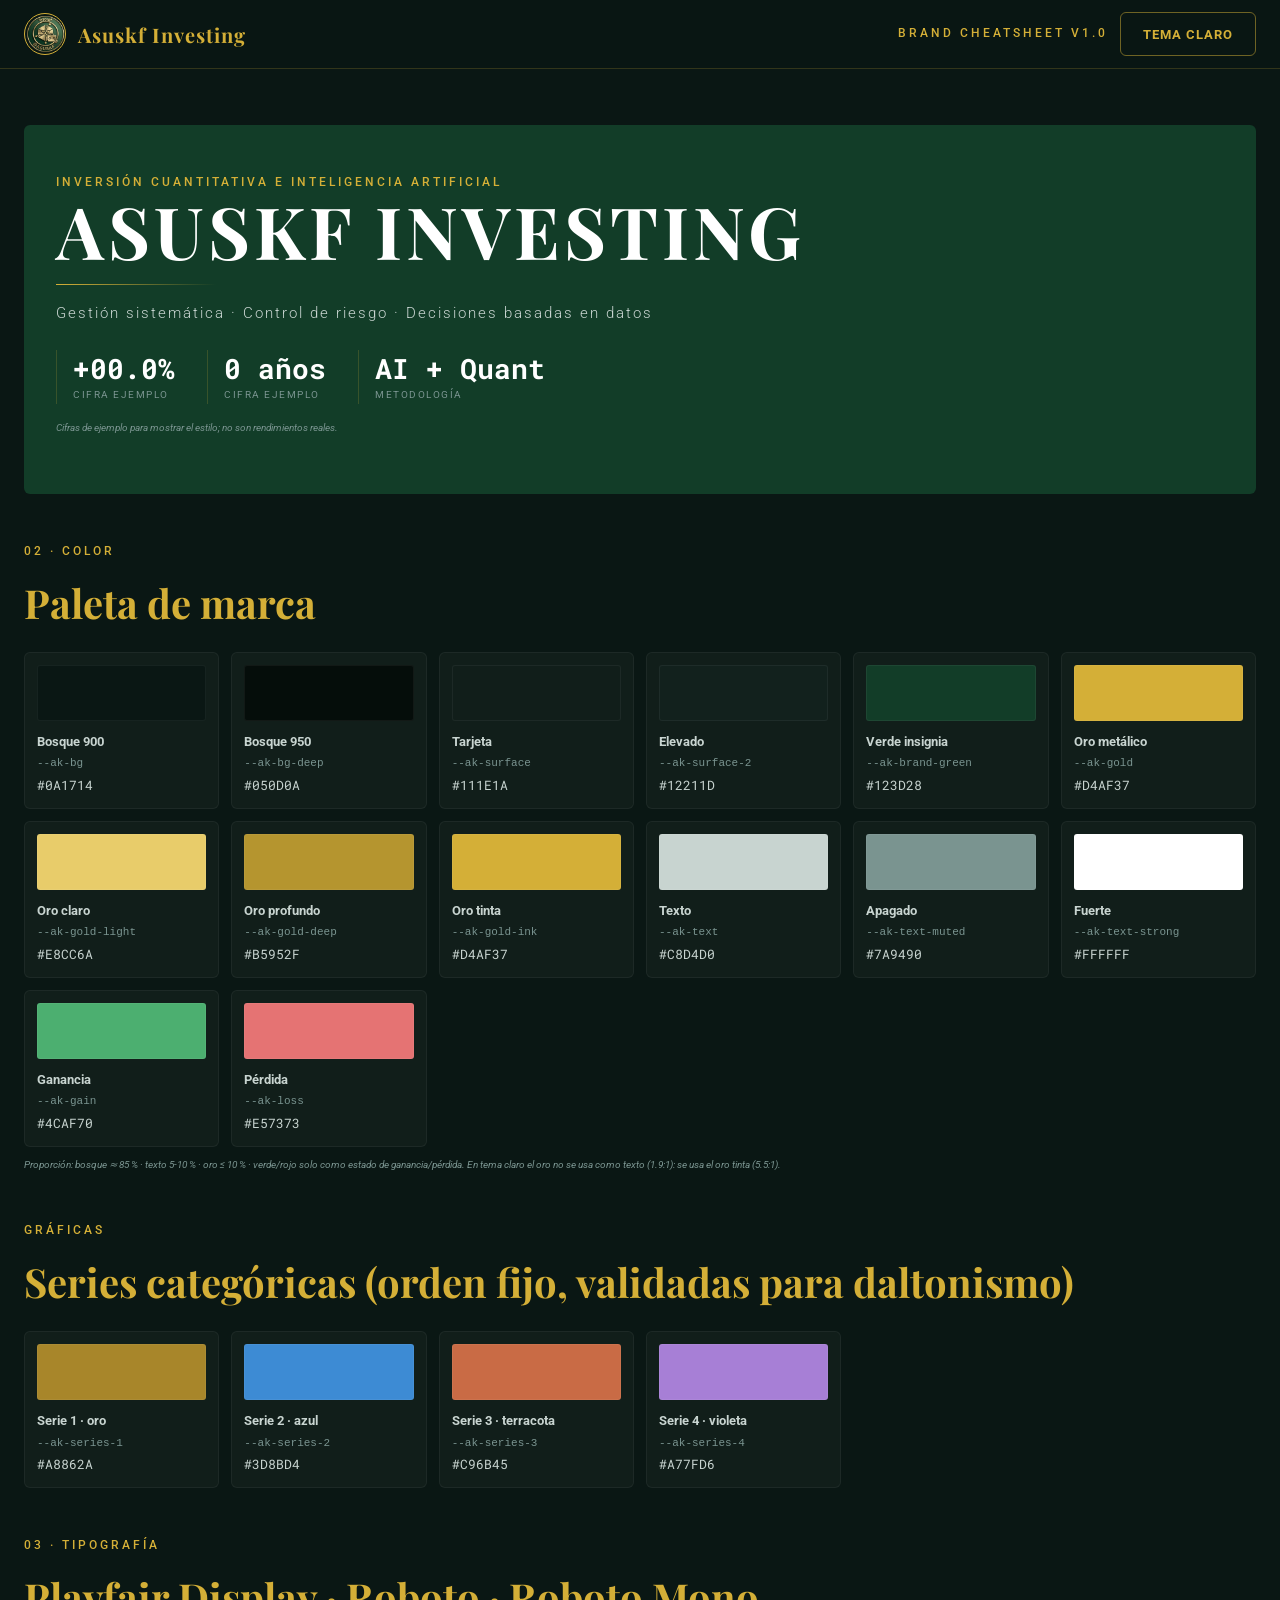
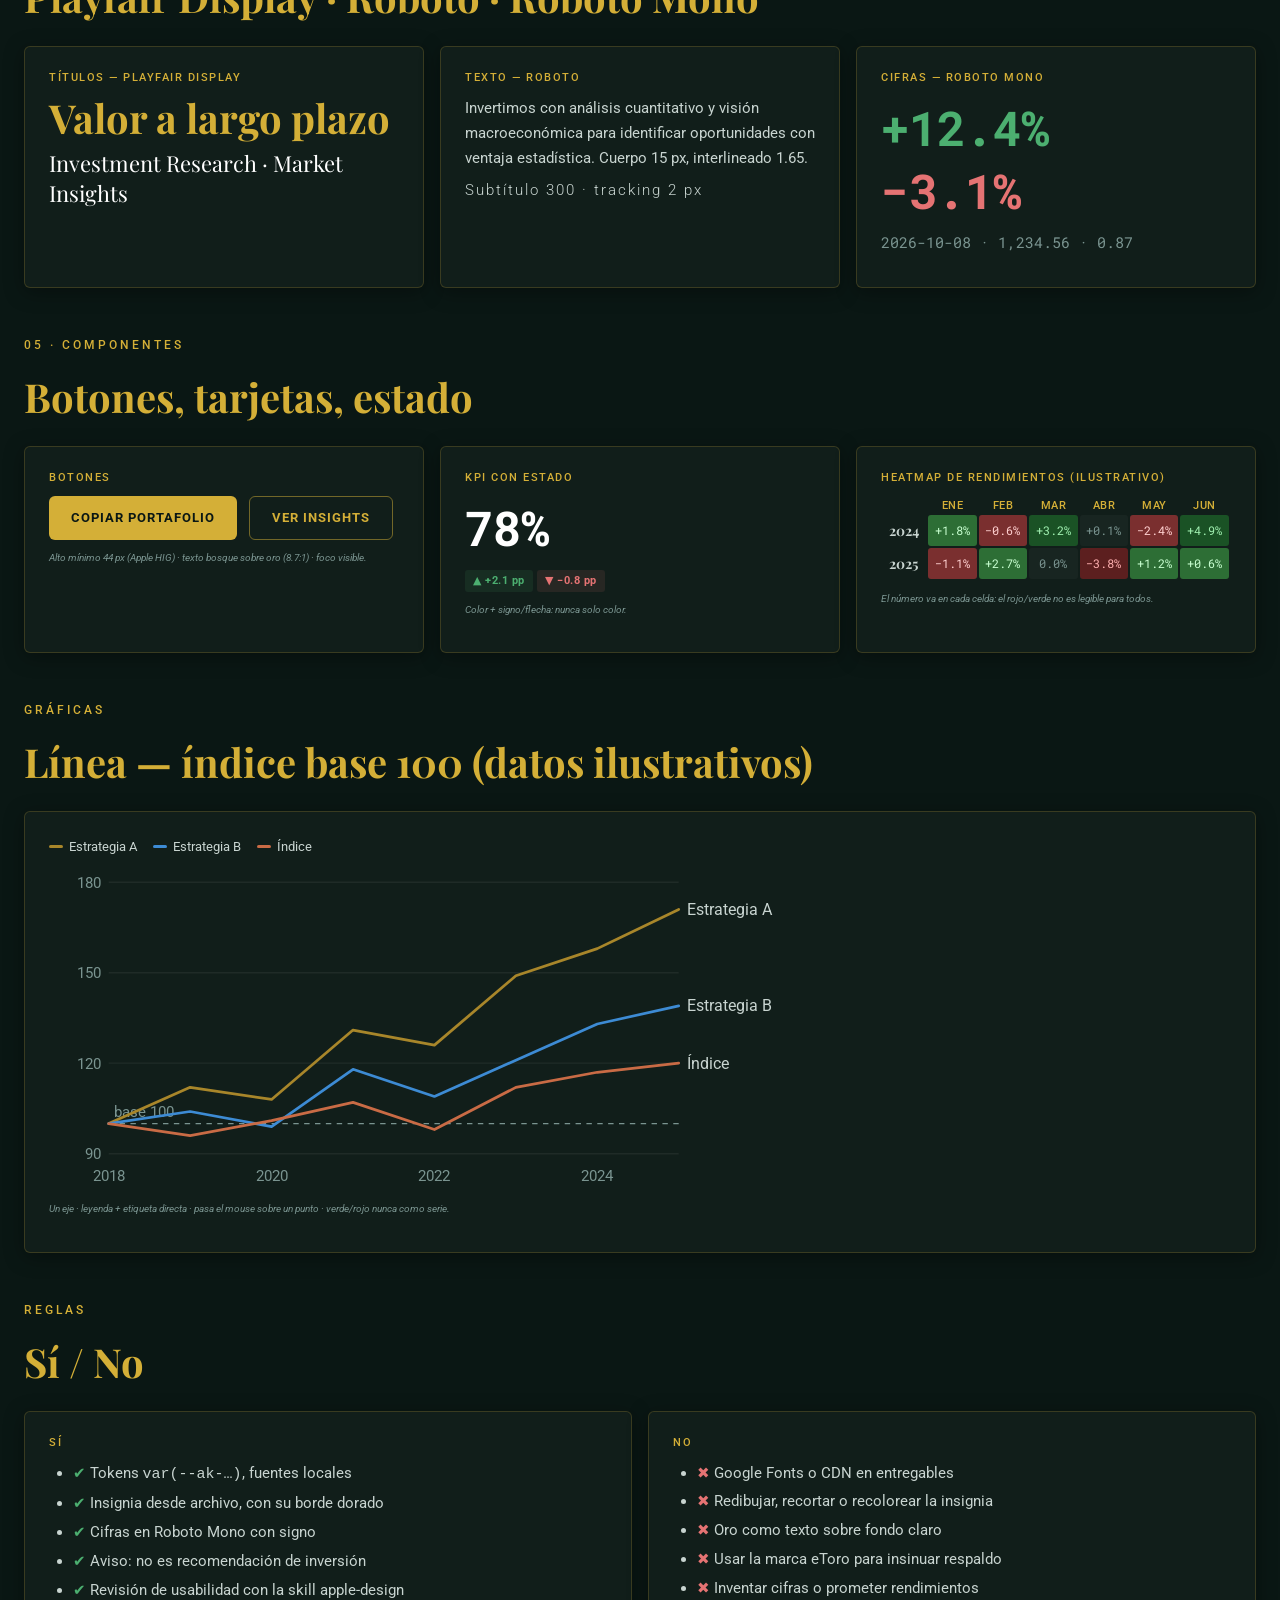
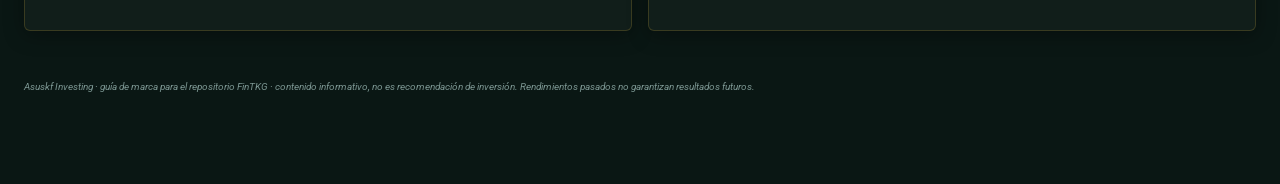
==== .claude/skills/brand-guidelines-investing-asuskf/assets/quick-reference/Asuskf_Brand_Cheatsheet.html @ ea90d2f8 "Feat(SEO) Upload SEO, SEM and claude" ====
<!doctype html>
<html lang="es" data-theme="dark"><head><meta charset="utf-8"><meta name="viewport" content="width=device-width,initial-scale=1">
<title>Asuskf Brand Cheatsheet</title><link rel="icon" href="[data-uri]">
<style>
@font-face{font-family:'Playfair Display';src:url([data-uri]) format('woff2');font-weight:400 900;font-style:normal;font-display:swap}
@font-face{font-family:'Playfair Display';src:url([data-uri]) format('woff2');font-weight:400 900;font-style:italic;font-display:swap}
@font-face{font-family:'Roboto';src:url([data-uri]) format('woff2');font-weight:100 900;font-style:normal;font-display:swap}
@font-face{font-family:'Roboto';src:url([data-uri]) format('woff2');font-weight:100 900;font-style:italic;font-display:swap}
@font-face{font-family:'Roboto Mono';src:url([data-uri]) format('woff2');font-weight:100 700;font-style:normal;font-display:swap}
/* ============================================================================
   Asuskf Investing · tokens de marca (fuente única de color, tipo, espacio, radio y movimiento)
   ----------------------------------------------------------------------------
   Origen: assets/source/sitio/style.css (sitio público, 2026-10-08). Modo OSCURO = default (como el sitio).
   Modo CLARO = derivado para documentos/impresión, validado por contraste (ver SKILL.md §02).
   Prefijo: --ak-  (Asuskf). Nunca escribir hex/px literales en un entregable: usar var(--ak-…).
   Fuentes: requieren el @font-face de references/web-html.md (archivos locales en assets/fonts/).
   ============================================================================ */

:root,
:root[data-theme="dark"],
[data-theme="dark"] {
  color-scheme: dark;

  /* ── superficies (bosque) ── */
  --ak-bg:            #0a1714;   /* Bosque 900 · fondo de página */
  --ak-bg-deep:       #050d0a;   /* Bosque 950 · pie, modales, fondo de infografías */
  --ak-surface:       #111e1a;   /* tarjeta */
  --ak-surface-2:     #12211d;   /* tarjeta elevada / filas alternas */
  --ak-brand-green:   #123d28;   /* Verde insignia (banner) · bloques de marca, nunca texto */
  --ak-nav-bg:        rgba(10, 23, 20, 0.97);   /* barra superior translúcida (con blur 12px) */
  --ak-overlay:       rgba(5, 13, 10, 0.96);    /* fondo de modal */

  /* ── oro (acento) ── */
  --ak-gold:          #d4af37;   /* Oro metálico · títulos, eyebrows, CTA, bordes de acento */
  --ak-gold-light:    #e8cc6a;   /* hover de CTA */
  --ak-gold-deep:     #b5952f;   /* pressed */
  --ak-gold-ink:      #d4af37;   /* oro usado COMO TEXTO (en oscuro = oro metálico) */
  --ak-on-gold:       #0a1714;   /* texto sobre fondo oro (8.7:1) */

  /* ── texto ── */
  --ak-text:          #c8d4d0;   /* cuerpo (12.0:1) */
  --ak-text-muted:    #7a9490;   /* secundario, etiquetas (5.6:1) */
  --ak-text-strong:   #ffffff;   /* titulares en hero, cifras KPI */

  /* ── bordes y sombras ── */
  --ak-border:        rgba(212, 175, 55, 0.20);
  --ak-border-hover:  rgba(212, 175, 55, 0.50);
  --ak-divider:       rgba(255, 255, 255, 0.05);
  --ak-shadow:        0 4px 20px rgba(0, 0, 0, 0.35);
  --ak-shadow-hover:  0 8px 32px rgba(0, 0, 0, 0.50);
  --ak-glow-gold:     0 6px 20px rgba(212, 175, 55, 0.30);

  /* ── estado financiero (SOLO para ganancia/pérdida, siempre con signo o flecha) ── */
  --ak-gain:          #4caf70;   /* 6.7:1 */
  --ak-loss:          #e57373;   /* 6.1:1 */
  --ak-gain-bg:       rgba(76, 175, 112, 0.10);
  --ak-loss-bg:       rgba(229, 115, 115, 0.10);

  /* ── heatmap de rendimientos (divergente rojo ↔ neutro ↔ verde; la cifra va SIEMPRE en la celda) ── */
  --ak-heat-loss-strong: #5c1f1f;  --ak-heat-loss-strong-ink: #ffb0b0;
  --ak-heat-loss:        #7a2f2f;  --ak-heat-loss-ink:        #ffd0d0;
  --ak-heat-neutral:     rgba(255, 255, 255, 0.03);
  --ak-heat-gain:        #2d6e35;  --ak-heat-gain-ink:        #c8ffd0;
  --ak-heat-gain-strong: #1a5225;  --ak-heat-gain-strong-ink: #a0f0b0;

  /* ── series de gráficas (categórico, orden fijo; validado con dataviz/validate_palette.js sobre --ak-surface) ── */
  --ak-series-1:      #a8862a;   /* oro serie (más oscuro que el oro de marca para la banda de luminosidad) */
  --ak-series-2:      #3d8bd4;   /* azul */
  --ak-series-3:      #c96b45;   /* terracota */
  --ak-series-4:      #a77fd6;   /* violeta */
  --ak-grid:          rgba(255, 255, 255, 0.06);
  --ak-axis:          #7a9490;
  --ak-band:          rgba(212, 175, 55, 0.08);   /* sombreado de periodos (p. ej. "buena empresa") */
}

:root[data-theme="light"],
[data-theme="light"] {
  color-scheme: light;
  --ak-bg:            #f5f3ec;   /* Marfil · fondo de documento */
  --ak-bg-deep:       #ece8dc;
  --ak-surface:       #ffffff;
  --ak-surface-2:     #f9f7f1;
  --ak-brand-green:   #123d28;   /* igual en ambos temas: bandas de marca (encabezado, portada) */
  --ak-nav-bg:        rgba(245, 243, 236, 0.97);
  --ak-overlay:       rgba(10, 23, 20, 0.85);

  --ak-gold:          #d4af37;   /* solo RELLENOS y bordes: como texto en claro da 1.9:1 */
  --ak-gold-light:    #e8cc6a;
  --ak-gold-deep:     #b5952f;
  --ak-gold-ink:      #7a5f0e;   /* oro tinta: eyebrows/títulos dorados sobre claro (5.5:1) */
  --ak-on-gold:       #0a1714;

  --ak-text:          #1c2b27;
  --ak-text-muted:    #4d625d;   /* 5.9:1 */
  --ak-text-strong:   #0a1714;

  --ak-border:        rgba(122, 95, 14, 0.25);
  --ak-border-hover:  rgba(122, 95, 14, 0.55);
  --ak-divider:       rgba(10, 23, 20, 0.08);
  --ak-shadow:        0 2px 12px rgba(10, 23, 20, 0.08);
  --ak-shadow-hover:  0 6px 24px rgba(10, 23, 20, 0.14);
  --ak-glow-gold:     0 6px 20px rgba(181, 149, 47, 0.25);

  --ak-gain:          #1f7a45;   /* 4.8:1 */
  --ak-loss:          #b3403f;   /* 5.1:1 */
  --ak-gain-bg:       rgba(31, 122, 69, 0.10);
  --ak-loss-bg:       rgba(179, 64, 63, 0.10);

  --ak-heat-loss-strong: #e8a5a5;  --ak-heat-loss-strong-ink: #4a1414;
  --ak-heat-loss:        #f3cccc;  --ak-heat-loss-ink:        #5c1f1f;
  --ak-heat-neutral:     rgba(10, 23, 20, 0.03);
  --ak-heat-gain:        #cfe8d6;  --ak-heat-gain-ink:        #1a5225;
  --ak-heat-gain-strong: #9fd1ae;  --ak-heat-gain-strong-ink: #0e3b1a;

  --ak-series-1:      #a8862a;
  --ak-series-2:      #2f78c4;
  --ak-series-3:      #c05f36;
  --ak-series-4:      #8a5cc9;
  --ak-grid:          rgba(10, 23, 20, 0.07);
  --ak-axis:          #4d625d;
  --ak-band:          rgba(181, 149, 47, 0.10);
}

:root {
  /* ── tipografía ── */
  --ak-font-heading:  'Playfair Display', Georgia, serif;          /* títulos, nombre de marca, encabezados de fila */
  --ak-font-body:     'Roboto', system-ui, sans-serif;              /* texto, navegación, botones, etiquetas */
  --ak-font-mono:     'Roboto Mono', ui-monospace, monospace;       /* TODA cifra financiera: KPI, tablas, fechas, % */

  --ak-fs-hero:       clamp(38px, 6vw, 72px);   /* h1 de portada, MAYÚSCULAS, tracking 4px */
  --ak-fs-h2:         clamp(28px, 4vw, 40px);
  --ak-fs-h3:         20px;
  --ak-fs-kpi:        clamp(36px, 4vw, 48px);   /* cifra grande (mono, 700, tracking −1px) */
  --ak-fs-stat:       clamp(20px, 2.5vw, 28px); /* cifra de hero (mono, 700) */
  --ak-fs-body:       15px;
  --ak-fs-small:      13px;
  --ak-fs-label:      11px;                     /* etiquetas de tarjeta: MAYÚSCULAS, tracking 1.5px */
  --ak-fs-eyebrow:    12px;                     /* eyebrow: MAYÚSCULAS, tracking 3px, oro */
  --ak-fs-micro:      10px;                     /* avisos legales, disclaimers (itálica) */
  --ak-lh-body:       1.65;
  --ak-track-eyebrow: 3px;
  --ak-track-label:   1.5px;
  --ak-track-nav:     1.2px;

  /* ── espacio, radio, layout ── */
  --ak-space-1: 4px;  --ak-space-2: 8px;  --ak-space-3: 12px;  --ak-space-4: 16px;
  --ak-space-5: 24px; --ak-space-6: 32px; --ak-space-7: 48px;  --ak-space-8: 80px;
  --ak-radius:        6px;      /* tarjetas, botones, inputs */
  --ak-radius-sm:     3px;      /* badges */
  --ak-radius-pill:   999px;
  --ak-container:     1300px;
  --ak-gutter:        24px;
  --ak-hit-min:       44px;     /* objetivo táctil mínimo (Apple HIG) */

  /* ── movimiento ── */
  --ak-ease:          ease;
  --ak-dur-fast:      0.2s;
  --ak-dur:           0.25s;
  --ak-dur-reveal:    0.65s;    /* aparición: opacity 0→1 + translateY(24px→0) */
}

@media (prefers-reduced-motion: reduce) {
  :root { --ak-dur-fast: 0s; --ak-dur: 0s; --ak-dur-reveal: 0s; }
}

*{box-sizing:border-box}
body{margin:0;background:var(--ak-bg);color:var(--ak-text);font:var(--ak-fs-body)/var(--ak-lh-body) var(--ak-font-body);-webkit-font-smoothing:antialiased}
h1,h2,h3{font-family:var(--ak-font-heading);color:var(--ak-gold-ink);margin:0}
main{max-width:var(--ak-container);margin:0 auto;padding:var(--ak-space-6) var(--ak-gutter) var(--ak-space-8)}
.ak-nav{position:sticky;top:0;z-index:5;display:flex;justify-content:space-between;align-items:center;gap:var(--ak-space-4);flex-wrap:wrap;
 padding:var(--ak-space-3) var(--ak-gutter);background:var(--ak-nav-bg);backdrop-filter:blur(12px);border-bottom:1px solid var(--ak-border)}
.marca{display:flex;align-items:center;gap:var(--ak-space-3)}
.ak-logo{height:42px;width:auto;border-radius:var(--ak-radius-pill);border:1.5px solid var(--ak-gold)}
.ak-wordmark{font-family:var(--ak-font-heading);font-weight:700;font-size:20px;color:var(--ak-gold-ink);letter-spacing:1px}
.ak-eyebrow{font-size:var(--ak-fs-eyebrow);text-transform:uppercase;letter-spacing:var(--ak-track-eyebrow);color:var(--ak-gold-ink);font-weight:500}
.ak-btn{display:inline-flex;align-items:center;min-height:var(--ak-hit-min);padding:0 22px;border-radius:var(--ak-radius);background:var(--ak-gold);
 color:var(--ak-on-gold);font:700 var(--ak-fs-small) var(--ak-font-body);text-transform:uppercase;letter-spacing:1px;border:0;cursor:pointer;
 transition:background-color var(--ak-dur) var(--ak-ease),transform var(--ak-dur-fast) var(--ak-ease),box-shadow var(--ak-dur) var(--ak-ease)}
.ak-btn:hover{background:var(--ak-gold-light);transform:translateY(-1px);box-shadow:var(--ak-glow-gold)}
.ak-btn:focus-visible{outline:2px solid var(--ak-gold-light);outline-offset:3px}
.ak-btn--ghost{background:transparent;color:var(--ak-gold-ink);border:1px solid var(--ak-border-hover)}
.ak-card{background:var(--ak-surface);border:1px solid var(--ak-border);border-radius:var(--ak-radius);padding:var(--ak-space-5);box-shadow:var(--ak-shadow)}
.ak-card h3{font:500 var(--ak-fs-label) var(--ak-font-body);text-transform:uppercase;letter-spacing:var(--ak-track-label);color:var(--ak-gold-ink);margin-bottom:var(--ak-space-3)}
.ak-num{font-family:var(--ak-font-mono);font-variant-numeric:tabular-nums}
.ak-kpi{font:700 var(--ak-fs-kpi) var(--ak-font-mono);letter-spacing:-1px;color:var(--ak-text-strong)}
.ak-kpi--gain{color:var(--ak-gain)}.ak-kpi--loss{color:var(--ak-loss)}
.ak-badge{display:inline-block;padding:2px 8px;border-radius:var(--ak-radius-sm);font-size:var(--ak-fs-label);font-weight:700;letter-spacing:.5px}
.ak-badge--gain{background:var(--ak-gain-bg);color:var(--ak-gain)}.ak-badge--loss{background:var(--ak-loss-bg);color:var(--ak-loss)}
.ak-legal{font-size:var(--ak-fs-micro);color:var(--ak-text-muted);font-style:italic}
.ak-divider{height:1px;width:160px;background:linear-gradient(90deg,var(--ak-gold),transparent);border:0;margin:var(--ak-space-4) 0}
.hero{background:var(--ak-brand-green);border-radius:var(--ak-radius);padding:var(--ak-space-7) var(--ak-space-6);margin:var(--ak-space-5) 0}
.hero h1{font-size:var(--ak-fs-hero);letter-spacing:4px;color:var(--ak-text-strong);line-height:1.05}
.hero .sub{font-weight:300;letter-spacing:2px;color:var(--ak-text)}
[data-theme="light"] .hero .sub{color:var(--ak-text-strong)}
.stats{display:flex;gap:var(--ak-space-6);flex-wrap:wrap;margin-top:var(--ak-space-5)}
.stats div{display:flex;flex-direction:column;border-left:1px solid var(--ak-border);padding-left:var(--ak-space-4)}
.stats b{font:700 var(--ak-fs-stat) var(--ak-font-mono);color:var(--ak-text-strong)}
.stats span{font-size:var(--ak-fs-micro);text-transform:uppercase;letter-spacing:1.5px;color:var(--ak-text-muted)}
[data-theme="light"] .hero b,[data-theme="light"] .hero h1{color:var(--ak-text-strong)}
section{margin-top:var(--ak-space-7)}
section>h2{font-size:var(--ak-fs-h2);margin:var(--ak-space-2) 0 var(--ak-space-4)}
.grid{display:grid;grid-template-columns:repeat(auto-fill,minmax(180px,1fr));gap:var(--ak-space-3)}
.grid2{display:grid;grid-template-columns:repeat(auto-fit,minmax(300px,1fr));gap:var(--ak-space-4)}
.sw{background:var(--ak-surface);border:1px solid var(--ak-divider);border-radius:var(--ak-radius);padding:var(--ak-space-3);display:flex;flex-direction:column;gap:2px;font-size:var(--ak-fs-small)}
.sw .chip{height:56px;border-radius:var(--ak-radius-sm);border:1px solid var(--ak-divider);margin-bottom:var(--ak-space-2)}
.sw code{font-size:var(--ak-fs-label);color:var(--ak-text-muted)}.sw .hx{font-size:var(--ak-fs-small);color:var(--ak-text)}
.tipo p{margin:var(--ak-space-2) 0}
.ak-heat{border-collapse:separate;border-spacing:2px;width:100%}
.ak-heat td{font:400 12px var(--ak-font-mono);text-align:center;padding:6px;border-radius:var(--ak-radius-sm)}
.ak-heat td:first-child{font:700 14px var(--ak-font-heading);color:var(--ak-text);text-align:left;background:transparent}
.ak-heat th{color:var(--ak-gold-ink);font:500 var(--ak-fs-label) var(--ak-font-body);text-transform:uppercase;letter-spacing:.5px}
.ak-heat .g2{background:var(--ak-heat-gain-strong);color:var(--ak-heat-gain-strong-ink)}.ak-heat .g1{background:var(--ak-heat-gain);color:var(--ak-heat-gain-ink)}
.ak-heat .n{background:var(--ak-heat-neutral);color:var(--ak-text-muted)}
.ak-heat .l1{background:var(--ak-heat-loss);color:var(--ak-heat-loss-ink)}.ak-heat .l2{background:var(--ak-heat-loss-strong);color:var(--ak-heat-loss-strong-ink)}
.ak-card{min-width:0}.desliza{overflow-x:auto}svg{width:100%;max-width:760px;height:auto;display:block}svg .eje{font:11px var(--ak-font-body);fill:var(--ak-axis)}svg .etq{font:12px var(--ak-font-body);fill:var(--ak-text)}
.leyenda{display:flex;gap:var(--ak-space-4);flex-wrap:wrap;font-size:var(--ak-fs-small);margin-bottom:var(--ak-space-2)}
.leyenda i{display:inline-block;width:14px;height:3px;border-radius:2px;margin-right:6px;vertical-align:3px}
ul.reglas{margin:0;padding-left:var(--ak-space-5)}ul.reglas li{margin:var(--ak-space-1) 0}
.no{color:var(--ak-loss);font-weight:700}.si{color:var(--ak-gain);font-weight:700}
</style></head><body>
<header class="ak-nav"><div class="marca"><img class="ak-logo" src="[data-uri]" alt="Asuskf Investing"><span class="ak-wordmark">Asuskf Investing</span></div>
<div style="display:flex;gap:var(--ak-space-3);align-items:center"><span class="ak-eyebrow">Brand cheatsheet v1.0</span>
<button class="ak-btn ak-btn--ghost" id="tema" aria-pressed="false">Tema claro</button></div></header>
<main>
<div class="hero"><div class="ak-eyebrow">Inversión cuantitativa e inteligencia artificial</div>
<h1>ASUSKF INVESTING</h1><hr class="ak-divider"><div class="sub">Gestión sistemática · Control de riesgo · Decisiones basadas en datos</div>
<div class="stats"><div><b>+00.0%</b><span>Cifra ejemplo</span></div><div><b>0 años</b><span>Cifra ejemplo</span></div><div><b>AI + Quant</b><span>Metodología</span></div></div>
<p class="ak-legal" style="margin-top:var(--ak-space-4)">Cifras de ejemplo para mostrar el estilo; no son rendimientos reales.</p></div>

<section><div class="ak-eyebrow">02 · Color</div><h2>Paleta de marca</h2>
<div class="grid"><div class="sw"><div class="chip" style="background:var(--ak-bg)"></div><b>Bosque 900</b><code>--ak-bg</code><span class="ak-num hx" data-k="bg"></span></div><div class="sw"><div class="chip" style="background:var(--ak-bg-deep)"></div><b>Bosque 950</b><code>--ak-bg-deep</code><span class="ak-num hx" data-k="bg-deep"></span></div><div class="sw"><div class="chip" style="background:var(--ak-surface)"></div><b>Tarjeta</b><code>--ak-surface</code><span class="ak-num hx" data-k="surface"></span></div><div class="sw"><div class="chip" style="background:var(--ak-surface-2)"></div><b>Elevado</b><code>--ak-surface-2</code><span class="ak-num hx" data-k="surface-2"></span></div><div class="sw"><div class="chip" style="background:var(--ak-brand-green)"></div><b>Verde insignia</b><code>--ak-brand-green</code><span class="ak-num hx" data-k="brand-green"></span></div><div class="sw"><div class="chip" style="background:var(--ak-gold)"></div><b>Oro metálico</b><code>--ak-gold</code><span class="ak-num hx" data-k="gold"></span></div><div class="sw"><div class="chip" style="background:var(--ak-gold-light)"></div><b>Oro claro</b><code>--ak-gold-light</code><span class="ak-num hx" data-k="gold-light"></span></div><div class="sw"><div class="chip" style="background:var(--ak-gold-deep)"></div><b>Oro profundo</b><code>--ak-gold-deep</code><span class="ak-num hx" data-k="gold-deep"></span></div><div class="sw"><div class="chip" style="background:var(--ak-gold-ink)"></div><b>Oro tinta</b><code>--ak-gold-ink</code><span class="ak-num hx" data-k="gold-ink"></span></div><div class="sw"><div class="chip" style="background:var(--ak-text)"></div><b>Texto</b><code>--ak-text</code><span class="ak-num hx" data-k="text"></span></div><div class="sw"><div class="chip" style="background:var(--ak-text-muted)"></div><b>Apagado</b><code>--ak-text-muted</code><span class="ak-num hx" data-k="text-muted"></span></div><div class="sw"><div class="chip" style="background:var(--ak-text-strong)"></div><b>Fuerte</b><code>--ak-text-strong</code><span class="ak-num hx" data-k="text-strong"></span></div><div class="sw"><div class="chip" style="background:var(--ak-gain)"></div><b>Ganancia</b><code>--ak-gain</code><span class="ak-num hx" data-k="gain"></span></div><div class="sw"><div class="chip" style="background:var(--ak-loss)"></div><b>Pérdida</b><code>--ak-loss</code><span class="ak-num hx" data-k="loss"></span></div></div>
<p class="ak-legal">Proporción: bosque ≈ 85 % · texto 5-10 % · oro ≤ 10 % · verde/rojo solo como estado de ganancia/pérdida.
En tema claro el oro no se usa como texto (1.9:1): se usa el oro tinta (5.5:1).</p></section>

<section><div class="ak-eyebrow">Gráficas</div><h2>Series categóricas (orden fijo, validadas para daltonismo)</h2>
<div class="grid"><div class="sw"><div class="chip" style="background:var(--ak-series-1)"></div><b>Serie 1 · oro</b><code>--ak-series-1</code><span class="ak-num hx" data-k="series-1"></span></div><div class="sw"><div class="chip" style="background:var(--ak-series-2)"></div><b>Serie 2 · azul</b><code>--ak-series-2</code><span class="ak-num hx" data-k="series-2"></span></div><div class="sw"><div class="chip" style="background:var(--ak-series-3)"></div><b>Serie 3 · terracota</b><code>--ak-series-3</code><span class="ak-num hx" data-k="series-3"></span></div><div class="sw"><div class="chip" style="background:var(--ak-series-4)"></div><b>Serie 4 · violeta</b><code>--ak-series-4</code><span class="ak-num hx" data-k="series-4"></span></div></div></section>

<section class="tipo"><div class="ak-eyebrow">03 · Tipografía</div><h2>Playfair Display · Roboto · Roboto Mono</h2>
<div class="grid2"><div class="ak-card"><h3>Títulos — Playfair Display</h3><p style="font:700 40px/1.1 var(--ak-font-heading);color:var(--ak-gold-ink)">Valor a largo plazo</p>
<p style="font:400 22px var(--ak-font-heading);color:var(--ak-text-strong)">Investment Research · Market Insights</p></div>
<div class="ak-card"><h3>Texto — Roboto</h3><p>Invertimos con análisis cuantitativo y visión macroeconómica para identificar oportunidades con ventaja estadística.
Cuerpo 15 px, interlineado 1.65.</p><p style="font-weight:300;letter-spacing:2px">Subtítulo 300 · tracking 2 px</p></div>
<div class="ak-card"><h3>Cifras — Roboto Mono</h3><div class="ak-kpi ak-kpi--gain">+12.4%</div><div class="ak-kpi ak-kpi--loss">−3.1%</div>
<p class="ak-num" style="color:var(--ak-text-muted)">2026-10-08 · 1,234.56 · 0.87</p></div></div></section>

<section><div class="ak-eyebrow">05 · Componentes</div><h2>Botones, tarjetas, estado</h2>
<div class="grid2"><div class="ak-card"><h3>Botones</h3><div style="display:flex;gap:var(--ak-space-3);flex-wrap:wrap">
<button class="ak-btn">Copiar portafolio</button><button class="ak-btn ak-btn--ghost">Ver insights</button></div>
<p class="ak-legal">Alto mínimo 44 px (Apple HIG) · texto bosque sobre oro (8.7:1) · foco visible.</p></div>
<div class="ak-card"><h3>KPI con estado</h3><div class="ak-kpi">78%</div><div style="margin-top:var(--ak-space-2)"><span class="ak-badge ak-badge--gain">▲ +2.1 pp</span>
<span class="ak-badge ak-badge--loss">▼ −0.8 pp</span></div><p class="ak-legal">Color + signo/flecha: nunca solo color.</p></div>
<div class="ak-card"><h3>Heatmap de rendimientos (ilustrativo)</h3><div class="desliza"><table class="ak-heat"><thead><tr><th></th><th>Ene</th><th>Feb</th><th>Mar</th><th>Abr</th><th>May</th><th>Jun</th></tr></thead><tbody><tr><td>2024</td><td class="g1">+1.8%</td><td class="l1">−0.6%</td><td class="g2">+3.2%</td><td class="n">+0.1%</td><td class="l1">−2.4%</td><td class="g2">+4.9%</td></tr><tr><td>2025</td><td class="l1">−1.1%</td><td class="g1">+2.7%</td><td class="n">0.0%</td><td class="l2">−3.8%</td><td class="g1">+1.2%</td><td class="g1">+0.6%</td></tr></tbody></table></div><p class="ak-legal">El número va en cada celda: el rojo/verde no es legible para todos.</p></div></div></section>

<section><div class="ak-eyebrow">Gráficas</div><h2>Línea — índice base 100 (datos ilustrativos)</h2>
<div class="ak-card"><div class="leyenda"><span><i style="background:var(--ak-series-1)"></i>Estrategia A</span><span><i style="background:var(--ak-series-2)"></i>Estrategia B</span>
<span><i style="background:var(--ak-series-3)"></i>Índice</span></div><svg viewBox="0 0 560 240" role="img" aria-label="Gráfica ilustrativa: índice base 100"><line x1="44" x2="464" y1="212.0" y2="212.0" stroke="var(--ak-grid)"/><text x="38" y="216.0" text-anchor="end" class="eje">90</text><line x1="44" x2="464" y1="145.3" y2="145.3" stroke="var(--ak-grid)"/><text x="38" y="149.3" text-anchor="end" class="eje">120</text><line x1="44" x2="464" y1="78.7" y2="78.7" stroke="var(--ak-grid)"/><text x="38" y="82.7" text-anchor="end" class="eje">150</text><line x1="44" x2="464" y1="12.0" y2="12.0" stroke="var(--ak-grid)"/><text x="38" y="16.0" text-anchor="end" class="eje">180</text><line x1="44" x2="464" y1="189.8" y2="189.8" stroke="var(--ak-axis)" stroke-dasharray="4 4"/><text x="48" y="184.8" class="eje">base 100</text><text x="44.0" y="232" text-anchor="middle" class="eje">2018</text><text x="164.0" y="232" text-anchor="middle" class="eje">2020</text><text x="284.0" y="232" text-anchor="middle" class="eje">2022</text><text x="404.0" y="232" text-anchor="middle" class="eje">2024</text><path d="M44.0,189.8 L104.0,163.1 L164.0,172.0 L224.0,120.9 L284.0,132.0 L344.0,80.9 L404.0,60.9 L464.0,32.0" fill="none" stroke="var(--ak-series-1)" stroke-width="2" stroke-linecap="round" stroke-linejoin="round"/><circle cx="44.0" cy="189.8" r="9" fill="transparent"><title>Estrategia A · 2018: 100</title></circle><circle cx="104.0" cy="163.1" r="9" fill="transparent"><title>Estrategia A · 2019: 112</title></circle><circle cx="164.0" cy="172.0" r="9" fill="transparent"><title>Estrategia A · 2020: 108</title></circle><circle cx="224.0" cy="120.9" r="9" fill="transparent"><title>Estrategia A · 2021: 131</title></circle><circle cx="284.0" cy="132.0" r="9" fill="transparent"><title>Estrategia A · 2022: 126</title></circle><circle cx="344.0" cy="80.9" r="9" fill="transparent"><title>Estrategia A · 2023: 149</title></circle><circle cx="404.0" cy="60.9" r="9" fill="transparent"><title>Estrategia A · 2024: 158</title></circle><circle cx="464.0" cy="32.0" r="9" fill="transparent"><title>Estrategia A · 2025: 171</title></circle><path d="M44.0,189.8 L104.0,180.9 L164.0,192.0 L224.0,149.8 L284.0,169.8 L344.0,143.1 L404.0,116.4 L464.0,103.1" fill="none" stroke="var(--ak-series-2)" stroke-width="2" stroke-linecap="round" stroke-linejoin="round"/><circle cx="44.0" cy="189.8" r="9" fill="transparent"><title>Estrategia B · 2018: 100</title></circle><circle cx="104.0" cy="180.9" r="9" fill="transparent"><title>Estrategia B · 2019: 104</title></circle><circle cx="164.0" cy="192.0" r="9" fill="transparent"><title>Estrategia B · 2020: 99</title></circle><circle cx="224.0" cy="149.8" r="9" fill="transparent"><title>Estrategia B · 2021: 118</title></circle><circle cx="284.0" cy="169.8" r="9" fill="transparent"><title>Estrategia B · 2022: 109</title></circle><circle cx="344.0" cy="143.1" r="9" fill="transparent"><title>Estrategia B · 2023: 121</title></circle><circle cx="404.0" cy="116.4" r="9" fill="transparent"><title>Estrategia B · 2024: 133</title></circle><circle cx="464.0" cy="103.1" r="9" fill="transparent"><title>Estrategia B · 2025: 139</title></circle><path d="M44.0,189.8 L104.0,198.7 L164.0,187.6 L224.0,174.2 L284.0,194.2 L344.0,163.1 L404.0,152.0 L464.0,145.3" fill="none" stroke="var(--ak-series-3)" stroke-width="2" stroke-linecap="round" stroke-linejoin="round"/><circle cx="44.0" cy="189.8" r="9" fill="transparent"><title>Índice · 2018: 100</title></circle><circle cx="104.0" cy="198.7" r="9" fill="transparent"><title>Índice · 2019: 96</title></circle><circle cx="164.0" cy="187.6" r="9" fill="transparent"><title>Índice · 2020: 101</title></circle><circle cx="224.0" cy="174.2" r="9" fill="transparent"><title>Índice · 2021: 107</title></circle><circle cx="284.0" cy="194.2" r="9" fill="transparent"><title>Índice · 2022: 98</title></circle><circle cx="344.0" cy="163.1" r="9" fill="transparent"><title>Índice · 2023: 112</title></circle><circle cx="404.0" cy="152.0" r="9" fill="transparent"><title>Índice · 2024: 117</title></circle><circle cx="464.0" cy="145.3" r="9" fill="transparent"><title>Índice · 2025: 120</title></circle><text x="470" y="36.0" class="etq">Estrategia A</text><text x="470" y="107.1" class="etq">Estrategia B</text><text x="470" y="149.3" class="etq">Índice</text></svg>
<p class="ak-legal">Un eje · leyenda + etiqueta directa · pasa el mouse sobre un punto · verde/rojo nunca como serie.</p></div></section>

<section><div class="ak-eyebrow">Reglas</div><h2>Sí / No</h2>
<div class="grid2"><div class="ak-card"><h3>Sí</h3><ul class="reglas"><li><span class="si">✔</span> Tokens <code>var(--ak-…)</code>, fuentes locales</li>
<li><span class="si">✔</span> Insignia desde archivo, con su borde dorado</li><li><span class="si">✔</span> Cifras en Roboto Mono con signo</li>
<li><span class="si">✔</span> Aviso: no es recomendación de inversión</li><li><span class="si">✔</span> Revisión de usabilidad con la skill apple-design</li></ul></div>
<div class="ak-card"><h3>No</h3><ul class="reglas"><li><span class="no">✖</span> Google Fonts o CDN en entregables</li>
<li><span class="no">✖</span> Redibujar, recortar o recolorear la insignia</li><li><span class="no">✖</span> Oro como texto sobre fondo claro</li>
<li><span class="no">✖</span> Usar la marca eToro para insinuar respaldo</li><li><span class="no">✖</span> Inventar cifras o prometer rendimientos</li></ul></div></div></section>
<p class="ak-legal" style="margin-top:var(--ak-space-7)">Asuskf Investing · guía de marca para el repositorio FinTKG · contenido informativo, no es recomendación de inversión.
Rendimientos pasados no garantizan resultados futuros.</p>
</main>
<script>
const T={"dark": {"bg": "#0a1714", "bg-deep": "#050d0a", "surface": "#111e1a", "surface-2": "#12211d", "brand-green": "#123d28", "nav-bg": "rgba(10, 23, 20, 0.97)", "overlay": "rgba(5, 13, 10, 0.96)", "gold": "#d4af37", "gold-light": "#e8cc6a", "gold-deep": "#b5952f", "gold-ink": "#d4af37", "on-gold": "#0a1714", "text": "#c8d4d0", "text-muted": "#7a9490", "text-strong": "#ffffff", "border": "rgba(212, 175, 55, 0.20)", "border-hover": "rgba(212, 175, 55, 0.50)", "divider": "rgba(255, 255, 255, 0.05)", "shadow": "0 4px 20px rgba(0, 0, 0, 0.35)", "shadow-hover": "0 8px 32px rgba(0, 0, 0, 0.50)", "glow-gold": "0 6px 20px rgba(212, 175, 55, 0.30)", "gain": "#4caf70", "loss": "#e57373", "gain-bg": "rgba(76, 175, 112, 0.10)", "loss-bg": "rgba(229, 115, 115, 0.10)", "heat-loss-strong": "#5c1f1f", "heat-loss-strong-ink": "#ffb0b0", "heat-loss": "#7a2f2f", "heat-loss-ink": "#ffd0d0", "heat-neutral": "rgba(255, 255, 255, 0.03)", "heat-gain": "#2d6e35", "heat-gain-ink": "#c8ffd0", "heat-gain-strong": "#1a5225", "heat-gain-strong-ink": "#a0f0b0", "series-1": "#a8862a", "series-2": "#3d8bd4", "series-3": "#c96b45", "series-4": "#a77fd6", "grid": "rgba(255, 255, 255, 0.06)", "axis": "#7a9490", "band": "rgba(212, 175, 55, 0.08)"}, "light": {"bg": "#f5f3ec", "bg-deep": "#ece8dc", "surface": "#ffffff", "surface-2": "#f9f7f1", "brand-green": "#123d28", "nav-bg": "rgba(245, 243, 236, 0.97)", "overlay": "rgba(10, 23, 20, 0.85)", "gold": "#d4af37", "gold-light": "#e8cc6a", "gold-deep": "#b5952f", "gold-ink": "#7a5f0e", "on-gold": "#0a1714", "text": "#1c2b27", "text-muted": "#4d625d", "text-strong": "#0a1714", "border": "rgba(122, 95, 14, 0.25)", "border-hover": "rgba(122, 95, 14, 0.55)", "divider": "rgba(10, 23, 20, 0.08)", "shadow": "0 2px 12px rgba(10, 23, 20, 0.08)", "shadow-hover": "0 6px 24px rgba(10, 23, 20, 0.14)", "glow-gold": "0 6px 20px rgba(181, 149, 47, 0.25)", "gain": "#1f7a45", "loss": "#b3403f", "gain-bg": "rgba(31, 122, 69, 0.10)", "loss-bg": "rgba(179, 64, 63, 0.10)", "heat-loss-strong": "#e8a5a5", "heat-loss-strong-ink": "#4a1414", "heat-loss": "#f3cccc", "heat-loss-ink": "#5c1f1f", "heat-neutral": "rgba(10, 23, 20, 0.03)", "heat-gain": "#cfe8d6", "heat-gain-ink": "#1a5225", "heat-gain-strong": "#9fd1ae", "heat-gain-strong-ink": "#0e3b1a", "series-1": "#a8862a", "series-2": "#2f78c4", "series-3": "#c05f36", "series-4": "#8a5cc9", "grid": "rgba(10, 23, 20, 0.07)", "axis": "#4d625d", "band": "rgba(181, 149, 47, 0.10)"}};
function pinta(){const t=document.documentElement.dataset.theme;document.querySelectorAll('.hx').forEach(e=>{e.textContent=(T[t][e.dataset.k]||'').toUpperCase()})}
const b=document.getElementById('tema');
b.onclick=()=>{const h=document.documentElement,l=h.dataset.theme==='dark';h.dataset.theme=l?'light':'dark';b.textContent=l?'Tema oscuro':'Tema claro';b.setAttribute('aria-pressed',l);pinta()};
pinta();
</script></body></html>
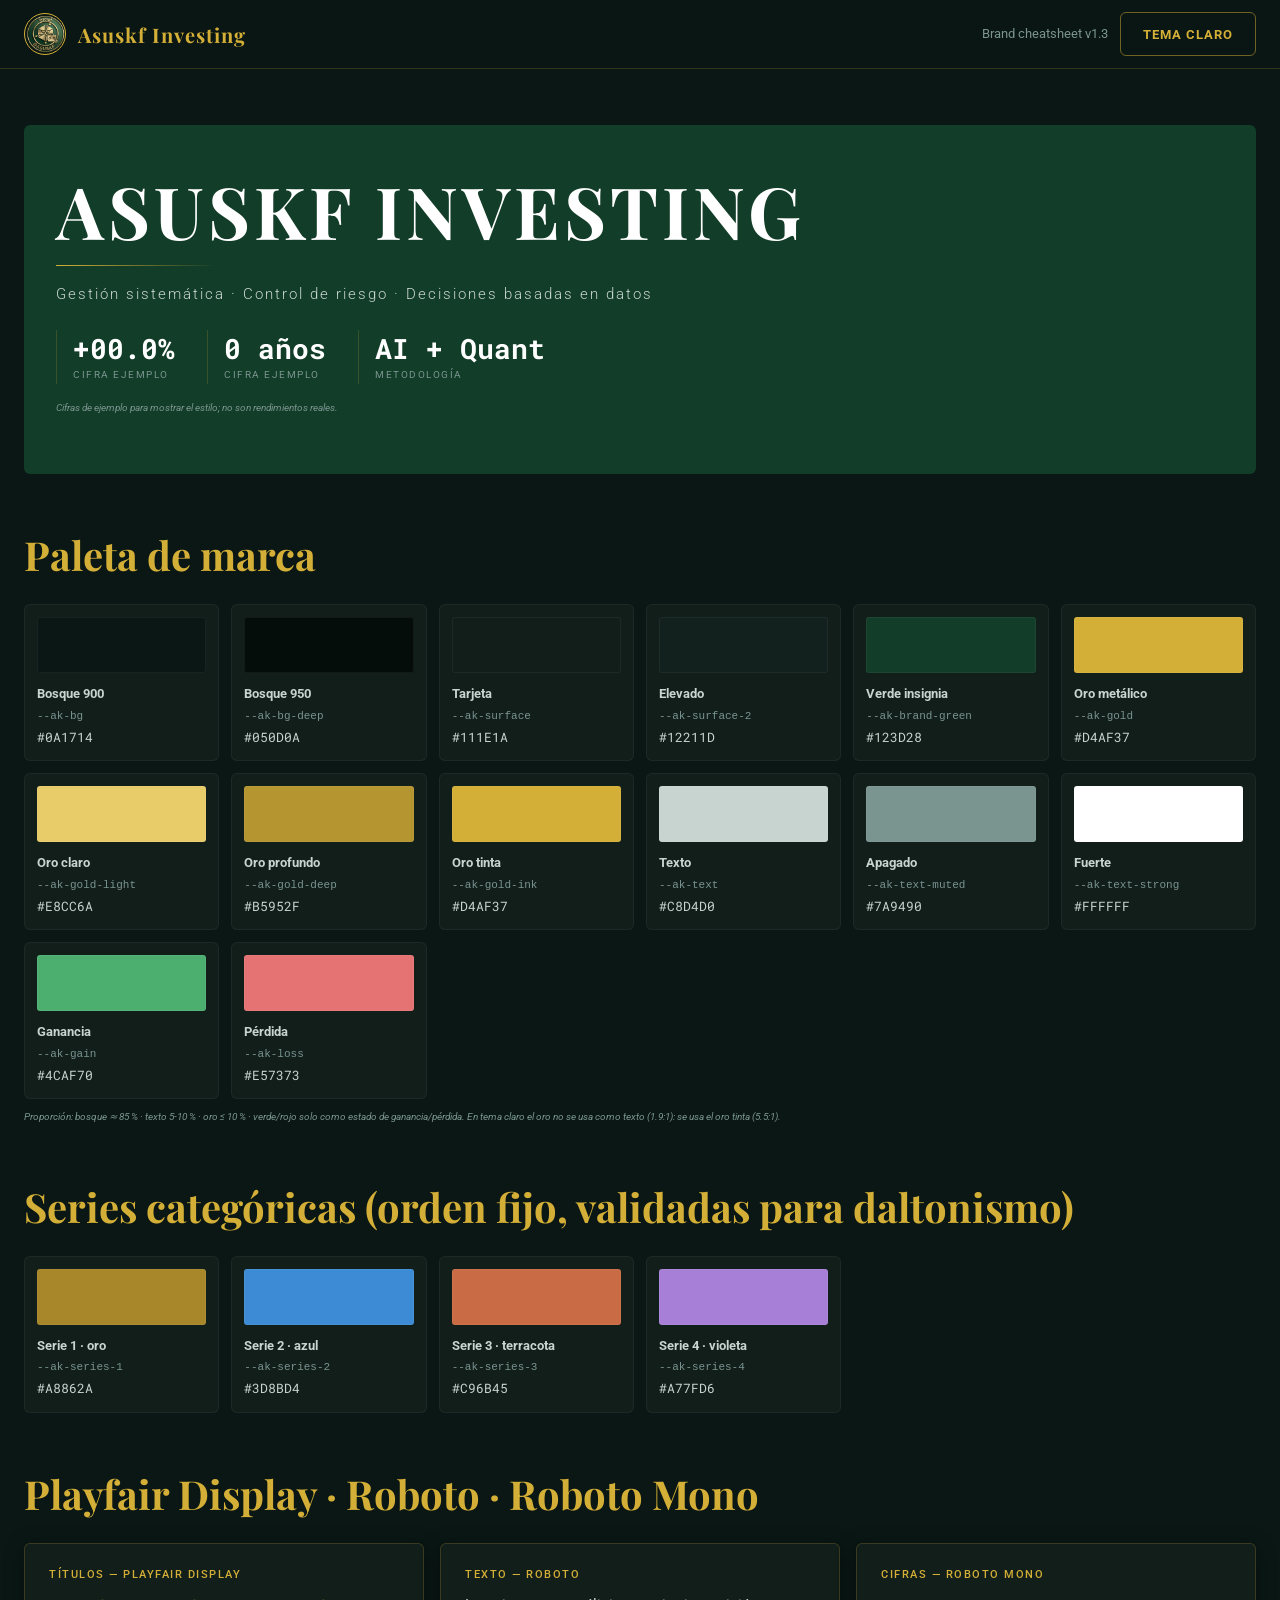
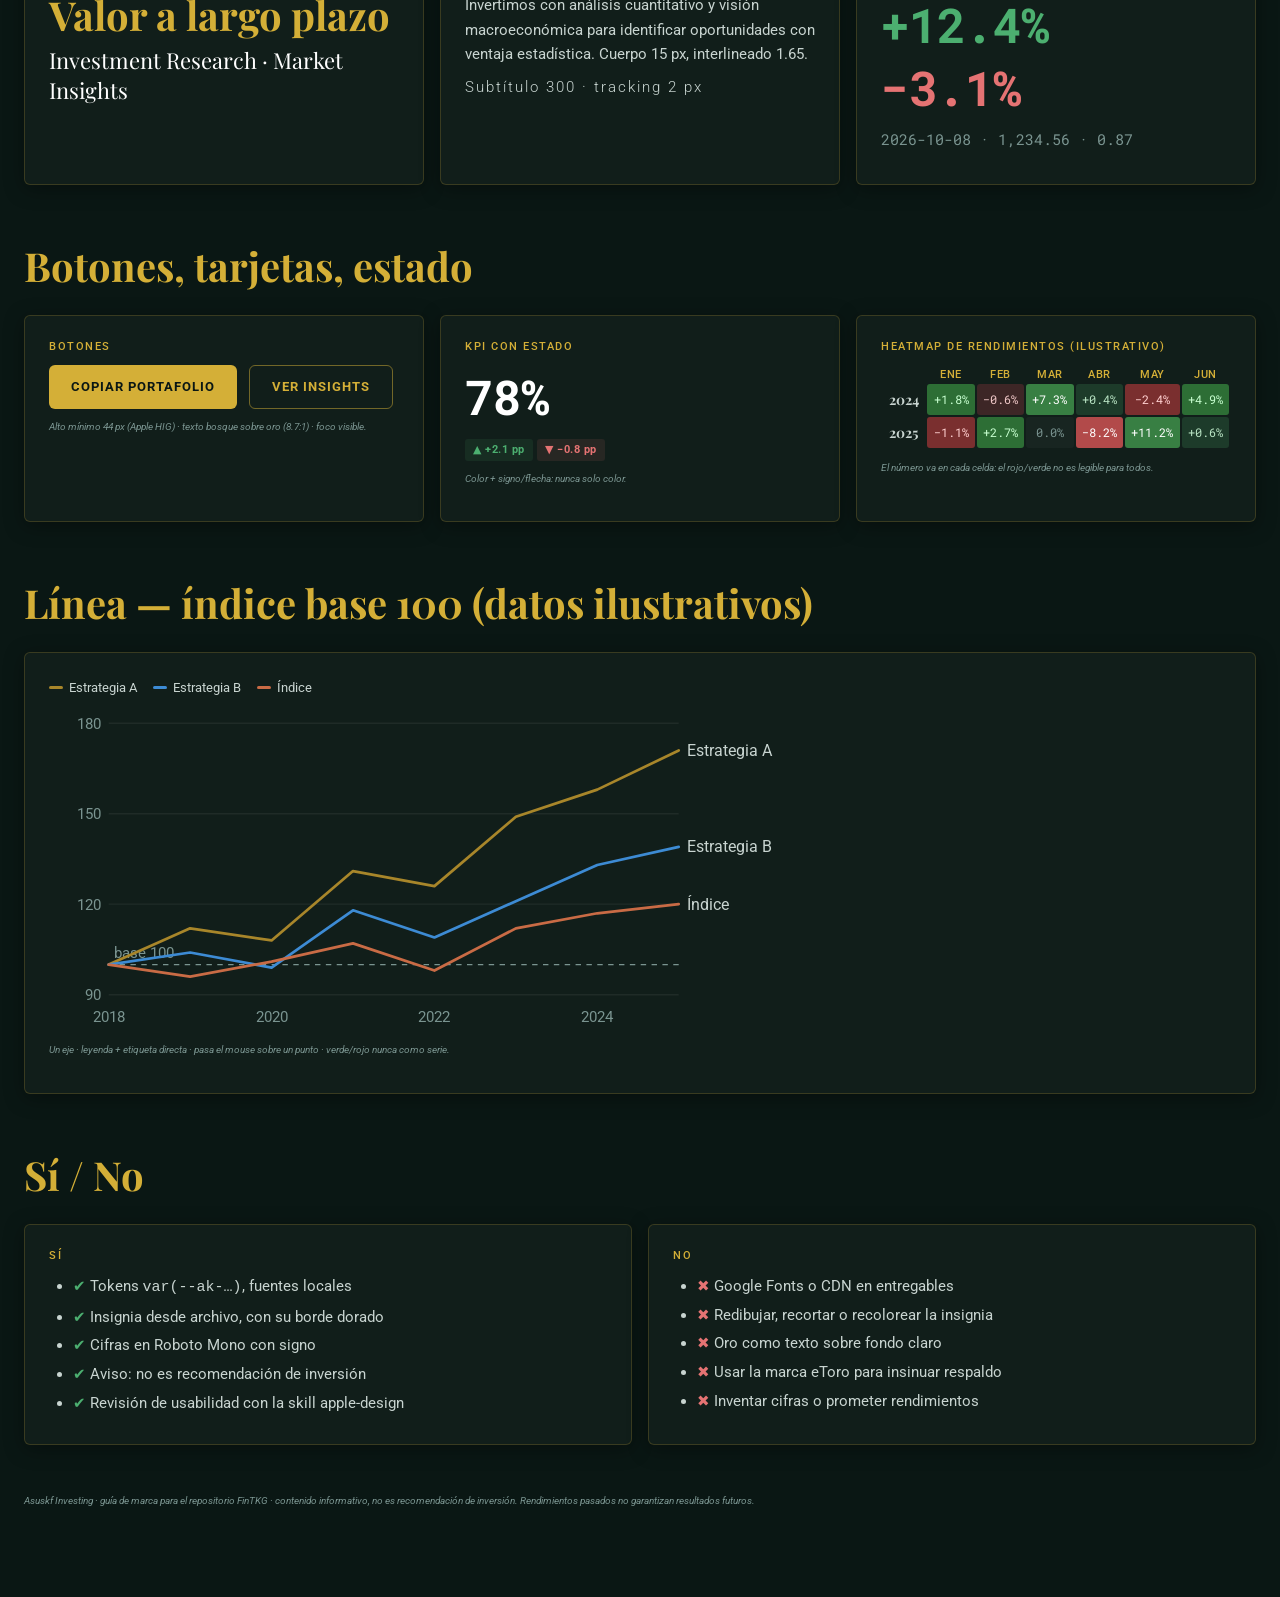
==== commit 5d0063e0: "chore(UX) Improve ux and add skills" ====
--- a/.claude/skills/brand-guidelines-investing-asuskf/assets/quick-reference/Asuskf_Brand_Cheatsheet.html
+++ b/.claude/skills/brand-guidelines-investing-asuskf/assets/quick-reference/Asuskf_Brand_Cheatsheet.html
@@ -56,12 +56,15 @@
   --ak-gain-bg:       rgba(76, 175, 112, 0.10);
   --ak-loss-bg:       rgba(229, 115, 115, 0.10);
 
-  /* ── heatmap de rendimientos (divergente rojo ↔ neutro ↔ verde; la cifra va SIEMPRE en la celda) ── */
-  --ak-heat-loss-strong: #5c1f1f;  --ak-heat-loss-strong-ink: #ffb0b0;
-  --ak-heat-loss:        #7a2f2f;  --ak-heat-loss-ink:        #ffd0d0;
+  /* ── heatmap de rendimientos (divergente rojo ↔ neutro ↔ verde; la cifra va SIEMPRE en la celda) ──
+        pasos por magnitud: weak |x| < 1 % · normal 1–7 % · strong > 7 %. En oscuro, más magnitud = más luz. */
+  --ak-heat-loss-strong: #b24a4a;  --ak-heat-loss-strong-ink: #ffffff;   /* 5.3:1 */
+  --ak-heat-loss:        #7a2f2f;  --ak-heat-loss-ink:        #ffd0d0;   /* 6.7:1 */
+  --ak-heat-loss-weak:   #3d2626;  --ak-heat-loss-weak-ink:   #f0c8c8;   /* 9.2:1 */
   --ak-heat-neutral:     rgba(255, 255, 255, 0.03);
-  --ak-heat-gain:        #2d6e35;  --ak-heat-gain-ink:        #c8ffd0;
-  --ak-heat-gain-strong: #1a5225;  --ak-heat-gain-strong-ink: #a0f0b0;
+  --ak-heat-gain-weak:   #1d3b2a;  --ak-heat-gain-weak-ink:   #b9e4c4;   /* 8.7:1 */
+  --ak-heat-gain:        #2d6e35;  --ak-heat-gain-ink:        #c8ffd0;   /* 5.5:1 */
+  --ak-heat-gain-strong: #387f43;  --ak-heat-gain-strong-ink: #ffffff;   /* 4.9:1 */
 
   /* ── series de gráficas (categórico, orden fijo; validado con dataviz/validate_palette.js sobre --ak-surface) ── */
   --ak-series-1:      #a8862a;   /* oro serie (más oscuro que el oro de marca para la banda de luminosidad) */
@@ -106,11 +109,13 @@
   --ak-gain-bg:       rgba(31, 122, 69, 0.10);
   --ak-loss-bg:       rgba(179, 64, 63, 0.10);
 
-  --ak-heat-loss-strong: #e8a5a5;  --ak-heat-loss-strong-ink: #4a1414;
-  --ak-heat-loss:        #f3cccc;  --ak-heat-loss-ink:        #5c1f1f;
+  --ak-heat-loss-strong: #e8a5a5;  --ak-heat-loss-strong-ink: #4a1414;   /* 7.4:1 */
+  --ak-heat-loss:        #f3cccc;  --ak-heat-loss-ink:        #5c1f1f;   /* 8.6:1 */
+  --ak-heat-loss-weak:   #f9e6e6;  --ak-heat-loss-weak-ink:   #5c1f1f;   /* 10.5:1 */
   --ak-heat-neutral:     rgba(10, 23, 20, 0.03);
-  --ak-heat-gain:        #cfe8d6;  --ak-heat-gain-ink:        #1a5225;
-  --ak-heat-gain-strong: #9fd1ae;  --ak-heat-gain-strong-ink: #0e3b1a;
+  --ak-heat-gain-weak:   #e8f3eb;  --ak-heat-gain-weak-ink:   #1a5225;   /* 8.1:1 */
+  --ak-heat-gain:        #cfe8d6;  --ak-heat-gain-ink:        #1a5225;   /* 7.1:1 */
+  --ak-heat-gain-strong: #9fd1ae;  --ak-heat-gain-strong-ink: #0e3b1a;   /* 7.4:1 */
 
   --ak-series-1:      #a8862a;
   --ak-series-2:      #2f78c4;
@@ -172,7 +177,7 @@
 .marca{display:flex;align-items:center;gap:var(--ak-space-3)}
 .ak-logo{height:42px;width:auto;border-radius:var(--ak-radius-pill);border:1.5px solid var(--ak-gold)}
 .ak-wordmark{font-family:var(--ak-font-heading);font-weight:700;font-size:20px;color:var(--ak-gold-ink);letter-spacing:1px}
-.ak-eyebrow{font-size:var(--ak-fs-eyebrow);text-transform:uppercase;letter-spacing:var(--ak-track-eyebrow);color:var(--ak-gold-ink);font-weight:500}
+.hoja-version{font-size:var(--ak-fs-small);color:var(--ak-text-muted)}
 .ak-btn{display:inline-flex;align-items:center;min-height:var(--ak-hit-min);padding:0 22px;border-radius:var(--ak-radius);background:var(--ak-gold);
  color:var(--ak-on-gold);font:700 var(--ak-fs-small) var(--ak-font-body);text-transform:uppercase;letter-spacing:1px;border:0;cursor:pointer;
  transition:background-color var(--ak-dur) var(--ak-ease),transform var(--ak-dur-fast) var(--ak-ease),box-shadow var(--ak-dur) var(--ak-ease)}
@@ -210,6 +215,7 @@
 .ak-heat td:first-child{font:700 14px var(--ak-font-heading);color:var(--ak-text);text-align:left;background:transparent}
 .ak-heat th{color:var(--ak-gold-ink);font:500 var(--ak-fs-label) var(--ak-font-body);text-transform:uppercase;letter-spacing:.5px}
 .ak-heat .g2{background:var(--ak-heat-gain-strong);color:var(--ak-heat-gain-strong-ink)}.ak-heat .g1{background:var(--ak-heat-gain);color:var(--ak-heat-gain-ink)}
+.ak-heat .g0{background:var(--ak-heat-gain-weak);color:var(--ak-heat-gain-weak-ink)}.ak-heat .l0{background:var(--ak-heat-loss-weak);color:var(--ak-heat-loss-weak-ink)}
 .ak-heat .n{background:var(--ak-heat-neutral);color:var(--ak-text-muted)}
 .ak-heat .l1{background:var(--ak-heat-loss);color:var(--ak-heat-loss-ink)}.ak-heat .l2{background:var(--ak-heat-loss-strong);color:var(--ak-heat-loss-strong-ink)}
 .ak-card{min-width:0}.desliza{overflow-x:auto}svg{width:100%;max-width:760px;height:auto;display:block}svg .eje{font:11px var(--ak-font-body);fill:var(--ak-axis)}svg .etq{font:12px var(--ak-font-body);fill:var(--ak-text)}
@@ -219,23 +225,23 @@
 .no{color:var(--ak-loss);font-weight:700}.si{color:var(--ak-gain);font-weight:700}
 </style></head><body>
 <header class="ak-nav"><div class="marca"><img class="ak-logo" src="[data-uri]" alt="Asuskf Investing"><span class="ak-wordmark">Asuskf Investing</span></div>
-<div style="display:flex;gap:var(--ak-space-3);align-items:center"><span class="ak-eyebrow">Brand cheatsheet v1.0</span>
+<div style="display:flex;gap:var(--ak-space-3);align-items:center"><span class="hoja-version">Brand cheatsheet v1.3</span>
 <button class="ak-btn ak-btn--ghost" id="tema" aria-pressed="false">Tema claro</button></div></header>
 <main>
-<div class="hero"><div class="ak-eyebrow">Inversión cuantitativa e inteligencia artificial</div>
+<div class="hero">
 <h1>ASUSKF INVESTING</h1><hr class="ak-divider"><div class="sub">Gestión sistemática · Control de riesgo · Decisiones basadas en datos</div>
 <div class="stats"><div><b>+00.0%</b><span>Cifra ejemplo</span></div><div><b>0 años</b><span>Cifra ejemplo</span></div><div><b>AI + Quant</b><span>Metodología</span></div></div>
 <p class="ak-legal" style="margin-top:var(--ak-space-4)">Cifras de ejemplo para mostrar el estilo; no son rendimientos reales.</p></div>
 
-<section><div class="ak-eyebrow">02 · Color</div><h2>Paleta de marca</h2>
+<section><h2>Paleta de marca</h2>
 <div class="grid"><div class="sw"><div class="chip" style="background:var(--ak-bg)"></div><b>Bosque 900</b><code>--ak-bg</code><span class="ak-num hx" data-k="bg"></span></div><div class="sw"><div class="chip" style="background:var(--ak-bg-deep)"></div><b>Bosque 950</b><code>--ak-bg-deep</code><span class="ak-num hx" data-k="bg-deep"></span></div><div class="sw"><div class="chip" style="background:var(--ak-surface)"></div><b>Tarjeta</b><code>--ak-surface</code><span class="ak-num hx" data-k="surface"></span></div><div class="sw"><div class="chip" style="background:var(--ak-surface-2)"></div><b>Elevado</b><code>--ak-surface-2</code><span class="ak-num hx" data-k="surface-2"></span></div><div class="sw"><div class="chip" style="background:var(--ak-brand-green)"></div><b>Verde insignia</b><code>--ak-brand-green</code><span class="ak-num hx" data-k="brand-green"></span></div><div class="sw"><div class="chip" style="background:var(--ak-gold)"></div><b>Oro metálico</b><code>--ak-gold</code><span class="ak-num hx" data-k="gold"></span></div><div class="sw"><div class="chip" style="background:var(--ak-gold-light)"></div><b>Oro claro</b><code>--ak-gold-light</code><span class="ak-num hx" data-k="gold-light"></span></div><div class="sw"><div class="chip" style="background:var(--ak-gold-deep)"></div><b>Oro profundo</b><code>--ak-gold-deep</code><span class="ak-num hx" data-k="gold-deep"></span></div><div class="sw"><div class="chip" style="background:var(--ak-gold-ink)"></div><b>Oro tinta</b><code>--ak-gold-ink</code><span class="ak-num hx" data-k="gold-ink"></span></div><div class="sw"><div class="chip" style="background:var(--ak-text)"></div><b>Texto</b><code>--ak-text</code><span class="ak-num hx" data-k="text"></span></div><div class="sw"><div class="chip" style="background:var(--ak-text-muted)"></div><b>Apagado</b><code>--ak-text-muted</code><span class="ak-num hx" data-k="text-muted"></span></div><div class="sw"><div class="chip" style="background:var(--ak-text-strong)"></div><b>Fuerte</b><code>--ak-text-strong</code><span class="ak-num hx" data-k="text-strong"></span></div><div class="sw"><div class="chip" style="background:var(--ak-gain)"></div><b>Ganancia</b><code>--ak-gain</code><span class="ak-num hx" data-k="gain"></span></div><div class="sw"><div class="chip" style="background:var(--ak-loss)"></div><b>Pérdida</b><code>--ak-loss</code><span class="ak-num hx" data-k="loss"></span></div></div>
 <p class="ak-legal">Proporción: bosque ≈ 85 % · texto 5-10 % · oro ≤ 10 % · verde/rojo solo como estado de ganancia/pérdida.
 En tema claro el oro no se usa como texto (1.9:1): se usa el oro tinta (5.5:1).</p></section>
 
-<section><div class="ak-eyebrow">Gráficas</div><h2>Series categóricas (orden fijo, validadas para daltonismo)</h2>
+<section><h2>Series categóricas (orden fijo, validadas para daltonismo)</h2>
 <div class="grid"><div class="sw"><div class="chip" style="background:var(--ak-series-1)"></div><b>Serie 1 · oro</b><code>--ak-series-1</code><span class="ak-num hx" data-k="series-1"></span></div><div class="sw"><div class="chip" style="background:var(--ak-series-2)"></div><b>Serie 2 · azul</b><code>--ak-series-2</code><span class="ak-num hx" data-k="series-2"></span></div><div class="sw"><div class="chip" style="background:var(--ak-series-3)"></div><b>Serie 3 · terracota</b><code>--ak-series-3</code><span class="ak-num hx" data-k="series-3"></span></div><div class="sw"><div class="chip" style="background:var(--ak-series-4)"></div><b>Serie 4 · violeta</b><code>--ak-series-4</code><span class="ak-num hx" data-k="series-4"></span></div></div></section>
 
-<section class="tipo"><div class="ak-eyebrow">03 · Tipografía</div><h2>Playfair Display · Roboto · Roboto Mono</h2>
+<section class="tipo"><h2>Playfair Display · Roboto · Roboto Mono</h2>
 <div class="grid2"><div class="ak-card"><h3>Títulos — Playfair Display</h3><p style="font:700 40px/1.1 var(--ak-font-heading);color:var(--ak-gold-ink)">Valor a largo plazo</p>
 <p style="font:400 22px var(--ak-font-heading);color:var(--ak-text-strong)">Investment Research · Market Insights</p></div>
 <div class="ak-card"><h3>Texto — Roboto</h3><p>Invertimos con análisis cuantitativo y visión macroeconómica para identificar oportunidades con ventaja estadística.
@@ -243,20 +249,20 @@
 <div class="ak-card"><h3>Cifras — Roboto Mono</h3><div class="ak-kpi ak-kpi--gain">+12.4%</div><div class="ak-kpi ak-kpi--loss">−3.1%</div>
 <p class="ak-num" style="color:var(--ak-text-muted)">2026-10-08 · 1,234.56 · 0.87</p></div></div></section>
 
-<section><div class="ak-eyebrow">05 · Componentes</div><h2>Botones, tarjetas, estado</h2>
+<section><h2>Botones, tarjetas, estado</h2>
 <div class="grid2"><div class="ak-card"><h3>Botones</h3><div style="display:flex;gap:var(--ak-space-3);flex-wrap:wrap">
 <button class="ak-btn">Copiar portafolio</button><button class="ak-btn ak-btn--ghost">Ver insights</button></div>
 <p class="ak-legal">Alto mínimo 44 px (Apple HIG) · texto bosque sobre oro (8.7:1) · foco visible.</p></div>
 <div class="ak-card"><h3>KPI con estado</h3><div class="ak-kpi">78%</div><div style="margin-top:var(--ak-space-2)"><span class="ak-badge ak-badge--gain">▲ +2.1 pp</span>
 <span class="ak-badge ak-badge--loss">▼ −0.8 pp</span></div><p class="ak-legal">Color + signo/flecha: nunca solo color.</p></div>
-<div class="ak-card"><h3>Heatmap de rendimientos (ilustrativo)</h3><div class="desliza"><table class="ak-heat"><thead><tr><th></th><th>Ene</th><th>Feb</th><th>Mar</th><th>Abr</th><th>May</th><th>Jun</th></tr></thead><tbody><tr><td>2024</td><td class="g1">+1.8%</td><td class="l1">−0.6%</td><td class="g2">+3.2%</td><td class="n">+0.1%</td><td class="l1">−2.4%</td><td class="g2">+4.9%</td></tr><tr><td>2025</td><td class="l1">−1.1%</td><td class="g1">+2.7%</td><td class="n">0.0%</td><td class="l2">−3.8%</td><td class="g1">+1.2%</td><td class="g1">+0.6%</td></tr></tbody></table></div><p class="ak-legal">El número va en cada celda: el rojo/verde no es legible para todos.</p></div></div></section>
-
-<section><div class="ak-eyebrow">Gráficas</div><h2>Línea — índice base 100 (datos ilustrativos)</h2>
+<div class="ak-card"><h3>Heatmap de rendimientos (ilustrativo)</h3><div class="desliza"><table class="ak-heat"><thead><tr><th></th><th>Ene</th><th>Feb</th><th>Mar</th><th>Abr</th><th>May</th><th>Jun</th></tr></thead><tbody><tr><td>2024</td><td class="g1">+1.8%</td><td class="l0">−0.6%</td><td class="g2">+7.3%</td><td class="g0">+0.4%</td><td class="l1">−2.4%</td><td class="g1">+4.9%</td></tr><tr><td>2025</td><td class="l1">−1.1%</td><td class="g1">+2.7%</td><td class="n">0.0%</td><td class="l2">−8.2%</td><td class="g2">+11.2%</td><td class="g0">+0.6%</td></tr></tbody></table></div><p class="ak-legal">El número va en cada celda: el rojo/verde no es legible para todos.</p></div></div></section>
+
+<section><h2>Línea — índice base 100 (datos ilustrativos)</h2>
 <div class="ak-card"><div class="leyenda"><span><i style="background:var(--ak-series-1)"></i>Estrategia A</span><span><i style="background:var(--ak-series-2)"></i>Estrategia B</span>
 <span><i style="background:var(--ak-series-3)"></i>Índice</span></div><svg viewBox="0 0 560 240" role="img" aria-label="Gráfica ilustrativa: índice base 100"><line x1="44" x2="464" y1="212.0" y2="212.0" stroke="var(--ak-grid)"/><text x="38" y="216.0" text-anchor="end" class="eje">90</text><line x1="44" x2="464" y1="145.3" y2="145.3" stroke="var(--ak-grid)"/><text x="38" y="149.3" text-anchor="end" class="eje">120</text><line x1="44" x2="464" y1="78.7" y2="78.7" stroke="var(--ak-grid)"/><text x="38" y="82.7" text-anchor="end" class="eje">150</text><line x1="44" x2="464" y1="12.0" y2="12.0" stroke="var(--ak-grid)"/><text x="38" y="16.0" text-anchor="end" class="eje">180</text><line x1="44" x2="464" y1="189.8" y2="189.8" stroke="var(--ak-axis)" stroke-dasharray="4 4"/><text x="48" y="184.8" class="eje">base 100</text><text x="44.0" y="232" text-anchor="middle" class="eje">2018</text><text x="164.0" y="232" text-anchor="middle" class="eje">2020</text><text x="284.0" y="232" text-anchor="middle" class="eje">2022</text><text x="404.0" y="232" text-anchor="middle" class="eje">2024</text><path d="M44.0,189.8 L104.0,163.1 L164.0,172.0 L224.0,120.9 L284.0,132.0 L344.0,80.9 L404.0,60.9 L464.0,32.0" fill="none" stroke="var(--ak-series-1)" stroke-width="2" stroke-linecap="round" stroke-linejoin="round"/><circle cx="44.0" cy="189.8" r="9" fill="transparent"><title>Estrategia A · 2018: 100</title></circle><circle cx="104.0" cy="163.1" r="9" fill="transparent"><title>Estrategia A · 2019: 112</title></circle><circle cx="164.0" cy="172.0" r="9" fill="transparent"><title>Estrategia A · 2020: 108</title></circle><circle cx="224.0" cy="120.9" r="9" fill="transparent"><title>Estrategia A · 2021: 131</title></circle><circle cx="284.0" cy="132.0" r="9" fill="transparent"><title>Estrategia A · 2022: 126</title></circle><circle cx="344.0" cy="80.9" r="9" fill="transparent"><title>Estrategia A · 2023: 149</title></circle><circle cx="404.0" cy="60.9" r="9" fill="transparent"><title>Estrategia A · 2024: 158</title></circle><circle cx="464.0" cy="32.0" r="9" fill="transparent"><title>Estrategia A · 2025: 171</title></circle><path d="M44.0,189.8 L104.0,180.9 L164.0,192.0 L224.0,149.8 L284.0,169.8 L344.0,143.1 L404.0,116.4 L464.0,103.1" fill="none" stroke="var(--ak-series-2)" stroke-width="2" stroke-linecap="round" stroke-linejoin="round"/><circle cx="44.0" cy="189.8" r="9" fill="transparent"><title>Estrategia B · 2018: 100</title></circle><circle cx="104.0" cy="180.9" r="9" fill="transparent"><title>Estrategia B · 2019: 104</title></circle><circle cx="164.0" cy="192.0" r="9" fill="transparent"><title>Estrategia B · 2020: 99</title></circle><circle cx="224.0" cy="149.8" r="9" fill="transparent"><title>Estrategia B · 2021: 118</title></circle><circle cx="284.0" cy="169.8" r="9" fill="transparent"><title>Estrategia B · 2022: 109</title></circle><circle cx="344.0" cy="143.1" r="9" fill="transparent"><title>Estrategia B · 2023: 121</title></circle><circle cx="404.0" cy="116.4" r="9" fill="transparent"><title>Estrategia B · 2024: 133</title></circle><circle cx="464.0" cy="103.1" r="9" fill="transparent"><title>Estrategia B · 2025: 139</title></circle><path d="M44.0,189.8 L104.0,198.7 L164.0,187.6 L224.0,174.2 L284.0,194.2 L344.0,163.1 L404.0,152.0 L464.0,145.3" fill="none" stroke="var(--ak-series-3)" stroke-width="2" stroke-linecap="round" stroke-linejoin="round"/><circle cx="44.0" cy="189.8" r="9" fill="transparent"><title>Índice · 2018: 100</title></circle><circle cx="104.0" cy="198.7" r="9" fill="transparent"><title>Índice · 2019: 96</title></circle><circle cx="164.0" cy="187.6" r="9" fill="transparent"><title>Índice · 2020: 101</title></circle><circle cx="224.0" cy="174.2" r="9" fill="transparent"><title>Índice · 2021: 107</title></circle><circle cx="284.0" cy="194.2" r="9" fill="transparent"><title>Índice · 2022: 98</title></circle><circle cx="344.0" cy="163.1" r="9" fill="transparent"><title>Índice · 2023: 112</title></circle><circle cx="404.0" cy="152.0" r="9" fill="transparent"><title>Índice · 2024: 117</title></circle><circle cx="464.0" cy="145.3" r="9" fill="transparent"><title>Índice · 2025: 120</title></circle><text x="470" y="36.0" class="etq">Estrategia A</text><text x="470" y="107.1" class="etq">Estrategia B</text><text x="470" y="149.3" class="etq">Índice</text></svg>
 <p class="ak-legal">Un eje · leyenda + etiqueta directa · pasa el mouse sobre un punto · verde/rojo nunca como serie.</p></div></section>
 
-<section><div class="ak-eyebrow">Reglas</div><h2>Sí / No</h2>
+<section><h2>Sí / No</h2>
 <div class="grid2"><div class="ak-card"><h3>Sí</h3><ul class="reglas"><li><span class="si">✔</span> Tokens <code>var(--ak-…)</code>, fuentes locales</li>
 <li><span class="si">✔</span> Insignia desde archivo, con su borde dorado</li><li><span class="si">✔</span> Cifras en Roboto Mono con signo</li>
 <li><span class="si">✔</span> Aviso: no es recomendación de inversión</li><li><span class="si">✔</span> Revisión de usabilidad con la skill apple-design</li></ul></div>
@@ -267,7 +273,7 @@
 Rendimientos pasados no garantizan resultados futuros.</p>
 </main>
 <script>
-const T={"dark": {"bg": "#0a1714", "bg-deep": "#050d0a", "surface": "#111e1a", "surface-2": "#12211d", "brand-green": "#123d28", "nav-bg": "rgba(10, 23, 20, 0.97)", "overlay": "rgba(5, 13, 10, 0.96)", "gold": "#d4af37", "gold-light": "#e8cc6a", "gold-deep": "#b5952f", "gold-ink": "#d4af37", "on-gold": "#0a1714", "text": "#c8d4d0", "text-muted": "#7a9490", "text-strong": "#ffffff", "border": "rgba(212, 175, 55, 0.20)", "border-hover": "rgba(212, 175, 55, 0.50)", "divider": "rgba(255, 255, 255, 0.05)", "shadow": "0 4px 20px rgba(0, 0, 0, 0.35)", "shadow-hover": "0 8px 32px rgba(0, 0, 0, 0.50)", "glow-gold": "0 6px 20px rgba(212, 175, 55, 0.30)", "gain": "#4caf70", "loss": "#e57373", "gain-bg": "rgba(76, 175, 112, 0.10)", "loss-bg": "rgba(229, 115, 115, 0.10)", "heat-loss-strong": "#5c1f1f", "heat-loss-strong-ink": "#ffb0b0", "heat-loss": "#7a2f2f", "heat-loss-ink": "#ffd0d0", "heat-neutral": "rgba(255, 255, 255, 0.03)", "heat-gain": "#2d6e35", "heat-gain-ink": "#c8ffd0", "heat-gain-strong": "#1a5225", "heat-gain-strong-ink": "#a0f0b0", "series-1": "#a8862a", "series-2": "#3d8bd4", "series-3": "#c96b45", "series-4": "#a77fd6", "grid": "rgba(255, 255, 255, 0.06)", "axis": "#7a9490", "band": "rgba(212, 175, 55, 0.08)"}, "light": {"bg": "#f5f3ec", "bg-deep": "#ece8dc", "surface": "#ffffff", "surface-2": "#f9f7f1", "brand-green": "#123d28", "nav-bg": "rgba(245, 243, 236, 0.97)", "overlay": "rgba(10, 23, 20, 0.85)", "gold": "#d4af37", "gold-light": "#e8cc6a", "gold-deep": "#b5952f", "gold-ink": "#7a5f0e", "on-gold": "#0a1714", "text": "#1c2b27", "text-muted": "#4d625d", "text-strong": "#0a1714", "border": "rgba(122, 95, 14, 0.25)", "border-hover": "rgba(122, 95, 14, 0.55)", "divider": "rgba(10, 23, 20, 0.08)", "shadow": "0 2px 12px rgba(10, 23, 20, 0.08)", "shadow-hover": "0 6px 24px rgba(10, 23, 20, 0.14)", "glow-gold": "0 6px 20px rgba(181, 149, 47, 0.25)", "gain": "#1f7a45", "loss": "#b3403f", "gain-bg": "rgba(31, 122, 69, 0.10)", "loss-bg": "rgba(179, 64, 63, 0.10)", "heat-loss-strong": "#e8a5a5", "heat-loss-strong-ink": "#4a1414", "heat-loss": "#f3cccc", "heat-loss-ink": "#5c1f1f", "heat-neutral": "rgba(10, 23, 20, 0.03)", "heat-gain": "#cfe8d6", "heat-gain-ink": "#1a5225", "heat-gain-strong": "#9fd1ae", "heat-gain-strong-ink": "#0e3b1a", "series-1": "#a8862a", "series-2": "#2f78c4", "series-3": "#c05f36", "series-4": "#8a5cc9", "grid": "rgba(10, 23, 20, 0.07)", "axis": "#4d625d", "band": "rgba(181, 149, 47, 0.10)"}};
+const T={"dark": {"bg": "#0a1714", "bg-deep": "#050d0a", "surface": "#111e1a", "surface-2": "#12211d", "brand-green": "#123d28", "nav-bg": "rgba(10, 23, 20, 0.97)", "overlay": "rgba(5, 13, 10, 0.96)", "gold": "#d4af37", "gold-light": "#e8cc6a", "gold-deep": "#b5952f", "gold-ink": "#d4af37", "on-gold": "#0a1714", "text": "#c8d4d0", "text-muted": "#7a9490", "text-strong": "#ffffff", "border": "rgba(212, 175, 55, 0.20)", "border-hover": "rgba(212, 175, 55, 0.50)", "divider": "rgba(255, 255, 255, 0.05)", "shadow": "0 4px 20px rgba(0, 0, 0, 0.35)", "shadow-hover": "0 8px 32px rgba(0, 0, 0, 0.50)", "glow-gold": "0 6px 20px rgba(212, 175, 55, 0.30)", "gain": "#4caf70", "loss": "#e57373", "gain-bg": "rgba(76, 175, 112, 0.10)", "loss-bg": "rgba(229, 115, 115, 0.10)", "heat-loss-strong": "#b24a4a", "heat-loss-strong-ink": "#ffffff", "heat-loss": "#7a2f2f", "heat-loss-ink": "#ffd0d0", "heat-loss-weak": "#3d2626", "heat-loss-weak-ink": "#f0c8c8", "heat-neutral": "rgba(255, 255, 255, 0.03)", "heat-gain-weak": "#1d3b2a", "heat-gain-weak-ink": "#b9e4c4", "heat-gain": "#2d6e35", "heat-gain-ink": "#c8ffd0", "heat-gain-strong": "#387f43", "heat-gain-strong-ink": "#ffffff", "series-1": "#a8862a", "series-2": "#3d8bd4", "series-3": "#c96b45", "series-4": "#a77fd6", "grid": "rgba(255, 255, 255, 0.06)", "axis": "#7a9490", "band": "rgba(212, 175, 55, 0.08)"}, "light": {"bg": "#f5f3ec", "bg-deep": "#ece8dc", "surface": "#ffffff", "surface-2": "#f9f7f1", "brand-green": "#123d28", "nav-bg": "rgba(245, 243, 236, 0.97)", "overlay": "rgba(10, 23, 20, 0.85)", "gold": "#d4af37", "gold-light": "#e8cc6a", "gold-deep": "#b5952f", "gold-ink": "#7a5f0e", "on-gold": "#0a1714", "text": "#1c2b27", "text-muted": "#4d625d", "text-strong": "#0a1714", "border": "rgba(122, 95, 14, 0.25)", "border-hover": "rgba(122, 95, 14, 0.55)", "divider": "rgba(10, 23, 20, 0.08)", "shadow": "0 2px 12px rgba(10, 23, 20, 0.08)", "shadow-hover": "0 6px 24px rgba(10, 23, 20, 0.14)", "glow-gold": "0 6px 20px rgba(181, 149, 47, 0.25)", "gain": "#1f7a45", "loss": "#b3403f", "gain-bg": "rgba(31, 122, 69, 0.10)", "loss-bg": "rgba(179, 64, 63, 0.10)", "heat-loss-strong": "#e8a5a5", "heat-loss-strong-ink": "#4a1414", "heat-loss": "#f3cccc", "heat-loss-ink": "#5c1f1f", "heat-loss-weak": "#f9e6e6", "heat-loss-weak-ink": "#5c1f1f", "heat-neutral": "rgba(10, 23, 20, 0.03)", "heat-gain-weak": "#e8f3eb", "heat-gain-weak-ink": "#1a5225", "heat-gain": "#cfe8d6", "heat-gain-ink": "#1a5225", "heat-gain-strong": "#9fd1ae", "heat-gain-strong-ink": "#0e3b1a", "series-1": "#a8862a", "series-2": "#2f78c4", "series-3": "#c05f36", "series-4": "#8a5cc9", "grid": "rgba(10, 23, 20, 0.07)", "axis": "#4d625d", "band": "rgba(181, 149, 47, 0.10)"}};
 function pinta(){const t=document.documentElement.dataset.theme;document.querySelectorAll('.hx').forEach(e=>{e.textContent=(T[t][e.dataset.k]||'').toUpperCase()})}
 const b=document.getElementById('tema');
 b.onclick=()=>{const h=document.documentElement,l=h.dataset.theme==='dark';h.dataset.theme=l?'light':'dark';b.textContent=l?'Tema oscuro':'Tema claro';b.setAttribute('aria-pressed',l);pinta()};
